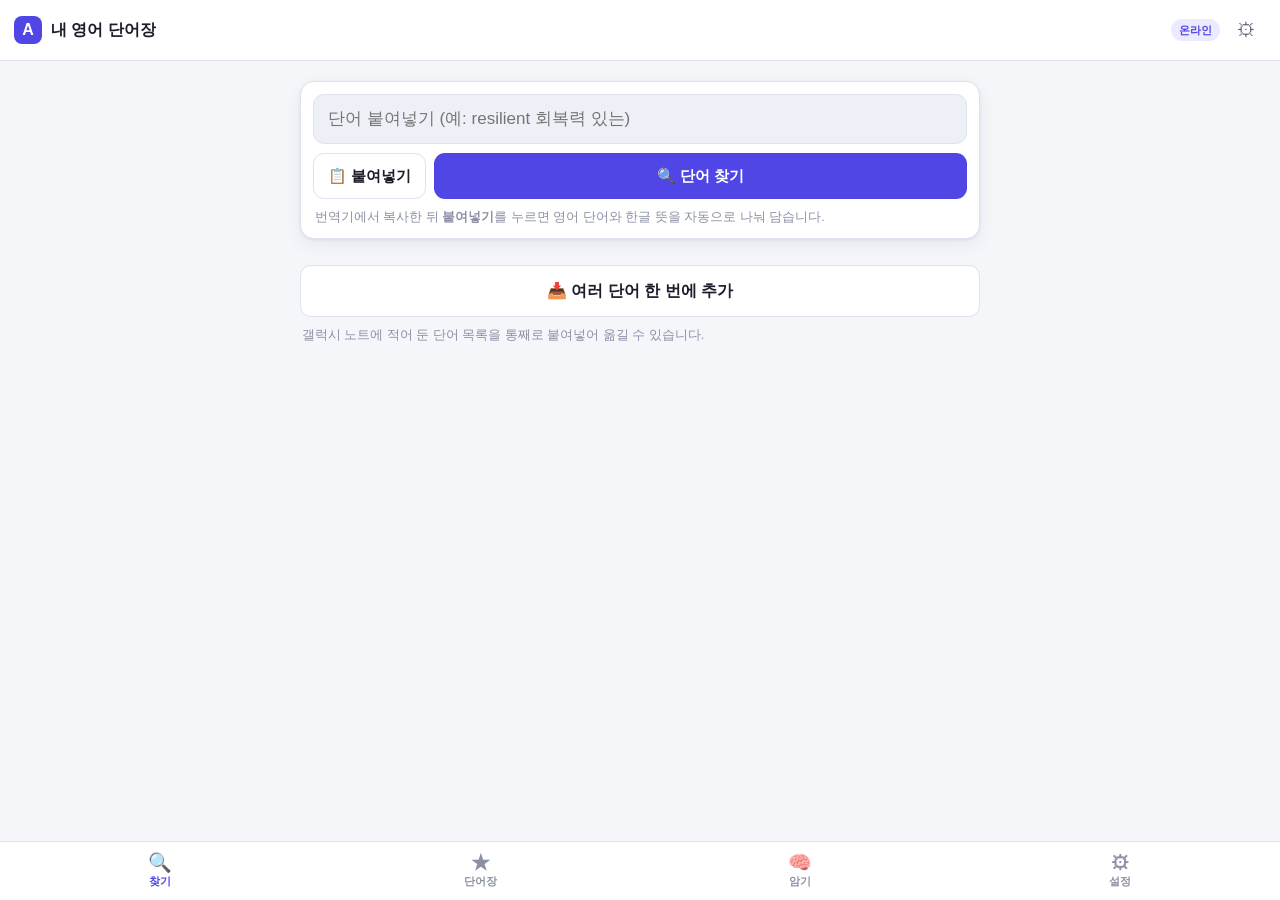
==== index.html @ fd8ad4d4 "고친 내용이 늦게 반영되던 문제 해결 + 버전 확인 수단 추가 배포본은 정상인데 화면이 그대로인 일이 반복됐다. GitHub Pages 가 index.html 에 10분 캐시를 지" ====
<!DOCTYPE html>
<html lang="ko">
<head>
<meta charset="utf-8">
<meta name="viewport" content="width=device-width, initial-scale=1, viewport-fit=cover">
<meta name="theme-color" content="#4f46e5">
<title>내 영어 단어장</title>
<link rel="manifest" href="manifest.webmanifest">
<link rel="icon" href="icons/icon-192.png">
<link rel="apple-touch-icon" href="icons/icon-192.png">
<link rel="stylesheet" href="css/styles.css?v=15">
</head>
<body>

<header class="topbar">
  <div class="brand">
    <span class="logo">A</span>
    <span class="title">내 영어 단어장</span>
  </div>
  <div class="top-actions">
    <span id="netBadge" class="badge" title="네트워크 상태">온라인</span>
    <button id="btnSettingsTop" class="icon-btn" aria-label="설정">⚙</button>
  </div>
</header>

<main id="main">

  <!-- ===================== 찾기 ===================== -->
  <section id="view-search" class="view active">
    <div class="search-box">
      <div class="search-row">
        <input id="searchInput" type="text" inputmode="text" autocomplete="off" autocapitalize="none"
               spellcheck="false" placeholder="단어 붙여넣기 (예: resilient 회복력 있는)">
        <button id="btnClear" class="clear-btn" aria-label="지우기" hidden>✕</button>
      </div>
      <div class="search-btns">
        <button id="btnPaste" class="btn btn-ghost">📋 붙여넣기</button>
        <button id="btnLookup" class="btn btn-primary">🔍 단어 찾기</button>
      </div>
      <p class="hint">번역기에서 복사한 뒤 <b>붙여넣기</b>를 누르면 영어 단어와 한글 뜻을 자동으로 나눠 담습니다.</p>
    </div>

    <div id="searchStatus" class="status" hidden></div>
    <div id="searchResult" class="result-area"></div>

    <div id="recentBox" class="recent-box" hidden>
      <h3 class="section-title">최근 찾은 단어</h3>
      <div id="recentList" class="chip-list"></div>
    </div>

    <div class="quick-add">
      <button id="btnBulk" class="btn btn-ghost btn-lg">📥 여러 단어 한 번에 추가</button>
      <p class="hint">갤럭시 노트에 적어 둔 단어 목록을 통째로 붙여넣어 옮길 수 있습니다.</p>
    </div>
  </section>

  <!-- ===================== 단어장 ===================== -->
  <section id="view-list" class="view">
    <div class="list-head">
      <div class="list-stats">
        <span id="favCount" class="count">0</span>
        <span class="count-label">개 저장됨</span>
      </div>
      <div class="list-head-actions">
        <button id="btnArchive" class="btn btn-ghost btn-sm">보관함</button>
        <button id="btnMask" class="btn btn-ghost btn-sm">뜻 가리기</button>
        <select id="sortSelect" class="select">
          <option value="added">추가한 순서</option>
          <option value="addedDesc">최근 추가순</option>
          <option value="alpha">알파벳순</option>
          <option value="weak">덜 외운 순</option>
        </select>
      </div>
    </div>

    <div id="listFolders" class="chip-list folder-chips"></div>

    <div class="filter-row">
      <input id="filterInput" type="text" class="filter-input" placeholder="단어장에서 검색…"
             autocomplete="off" autocapitalize="none" spellcheck="false">
    </div>

    <div id="favList" class="word-list"></div>
    <div id="favEmpty" class="empty" hidden>
      <p class="empty-icon">☆</p>
      <p>아직 저장한 단어가 없습니다.</p>
      <p class="empty-sub">찾기 화면의 결과에서 ★ 을 누르면 이곳에 추가한 순서대로 쌓입니다.</p>
      <button id="btnLoadPackEmpty" class="btn btn-ghost" style="margin-top:12px">기본 단어팩 불러오기</button>
    </div>
  </section>

  <!-- ===================== 암기 ===================== -->
  <section id="view-review" class="view">

    <div id="reviewIntro" class="review-intro">
      <h2 class="view-title">단어 암기하기</h2>

      <div class="stat-grid">
        <div class="stat"><div id="rvTotal" class="stat-num">0</div><div class="stat-label">전체 단어</div></div>
        <div class="stat"><div id="rvLearning" class="stat-num">0</div><div class="stat-label">학습 중</div></div>
        <div class="stat"><div id="rvMastered" class="stat-num">0</div><div class="stat-label">익힘</div></div>
      </div>

      <h3 class="section-title">범위</h3>
      <div id="reviewFolders" class="chip-list folder-chips"></div>

      <h3 class="section-title" style="margin-top:16px">학습 모드</h3>
      <div class="mode-grid">
        <button class="mode-btn" data-mode="flash">
          <span class="mode-icon">🃏</span>
          <span class="mode-name">플래시카드</span>
          <span class="mode-desc">2초 즉답 훈련</span>
        </button>
        <button class="mode-btn" data-mode="mcq">
          <span class="mode-icon">✅</span>
          <span class="mode-name">객관식</span>
          <span class="mode-desc">4개 중 고르기</span>
        </button>
        <button class="mode-btn" data-mode="spell">
          <span class="mode-icon">⌨️</span>
          <span class="mode-name">스펠링</span>
          <span class="mode-desc">철자 입력</span>
        </button>
        <button class="mode-btn" data-mode="listen">
          <span class="mode-icon">🎧</span>
          <span class="mode-name">연속 듣기</span>
          <span class="mode-desc">자동 재생·핸즈프리</span>
        </button>
      </div>

      <p class="review-desc">
        저장한 단어가 랜덤으로 나타납니다. 뜻이 바로 떠오르면 <b id="descFastSec">2</b>초 안에 답하세요.
        <b id="descStreak">4</b>회 연속 즉답에 성공한 단어는 순서에서 뒤로 밀리고 새로운 단어가 올라옵니다.
      </p>

      <div id="reviewNoWords" class="empty" hidden>
        <p>먼저 단어를 즐겨찾기에 추가해 주세요.</p>
        <button id="btnLoadPack" class="btn btn-ghost" style="margin-top:12px">기본 단어팩 불러오기</button>
      </div>
    </div>

    <div id="reviewSession" class="review-session" hidden>
      <div class="review-topbar">
        <button id="btnEndReview" class="icon-btn" aria-label="종료">✕</button>
        <div class="session-counter">
          <span id="sessMode">플래시카드</span> · <span id="sessDone">0</span>문제 · 즉답 <span id="sessRate">0</span>%
        </div>
      </div>

      <div class="timer-wrap">
        <div id="timerBar" class="timer-bar"></div>
      </div>

      <div id="rvStage"></div>
    </div>
  </section>

  <!-- ===================== 설정 ===================== -->
  <section id="view-settings" class="view">
    <h2 class="view-title">설정</h2>

    <div class="setting-group">
      <h3 class="section-title">암기 규칙</h3>
      <div class="setting-row">
        <span>즉답 기준 시간</span>
        <span class="setting-ctl">
          <input id="setFastMs" type="range" min="1000" max="6000" step="500">
          <b id="setFastMsVal">2.0초</b>
        </span>
      </div>
      <div class="setting-row">
        <span>뒤로 미룰 연속 성공 횟수</span>
        <span class="setting-ctl">
          <input id="setStreak" type="range" min="2" max="8" step="1">
          <b id="setStreakVal">4회</b>
        </span>
      </div>
    </div>

    <div class="setting-group">
      <h3 class="section-title">단어 찾기 · 발음</h3>
      <label class="setting-row toggle-row">
        <span>한글 뜻 자동 번역</span>
        <input id="setAutoTrans" type="checkbox" class="switch">
      </label>
      <label class="setting-row toggle-row">
        <span>예문도 한글 뜻 함께 저장</span>
        <input id="setExTrans" type="checkbox" class="switch">
      </label>
      <div class="setting-row">
        <span>발음 속도</span>
        <span class="setting-ctl">
          <input id="setRate" type="range" min="0.5" max="1.2" step="0.1">
          <b id="setRateVal">0.9x</b>
        </span>
      </div>
      <div class="setting-row">
        <span>연속 듣기 카드 간격</span>
        <span class="setting-ctl">
          <input id="setListenGap" type="range" min="500" max="4000" step="250">
          <b id="setListenGapVal">1.5초</b>
        </span>
      </div>
      <label class="setting-row toggle-row">
        <span>연속 듣기에 예문 포함</span>
        <input id="setListenEx" type="checkbox" class="switch">
      </label>
    </div>

    <div class="setting-group">
      <h3 class="section-title">단어 추가</h3>
      <div class="btn-row">
        <button id="btnBulk2" class="btn btn-ghost">여러 단어 한 번에 추가</button>
        <button id="btnLoadPack2" class="btn btn-ghost">기본 단어팩</button>
      </div>
      <p class="hint">기본 단어팩은 영어 팟캐스트에서 자주 나오는 표현 모음입니다.</p>
    </div>

    <div class="setting-group">
      <h3 class="section-title">오프라인 준비</h3>
      <p class="hint">저장한 단어의 <b>한글 뜻과 예문</b>을 미리 받아 두면,
        지하철처럼 연결이 끊긴 곳에서도 그대로 볼 수 있습니다.
        인터넷에 연결돼 있으면 앱이 <b>알아서 조금씩 채웁니다.</b></p>
      <label class="setting-row toggle-row">
        <span>연결돼 있을 때 자동으로 채우기</span>
        <input id="setAutoFill" type="checkbox" class="switch">
      </label>
      <div class="btn-row">
        <button id="btnFillKo" class="btn btn-ghost">지금 바로 전부 채우기</button>
      </div>
      <p class="hint" id="fillKoStatus"></p>
    </div>

    <div class="setting-group">
      <h3 class="section-title">백업</h3>
      <p class="hint">브라우저 저장소를 지우면 단어장도 사라집니다. 가끔 파일로 내보내 두세요.</p>
      <div class="btn-row">
        <button id="btnExport" class="btn btn-ghost">내보내기(JSON)</button>
        <button id="btnExportCsv" class="btn btn-ghost">CSV</button>
        <button id="btnImport" class="btn btn-ghost">가져오기</button>
        <input id="importFile" type="file" accept="application/json,.json" hidden>
      </div>
      <div class="btn-row">
        <button id="btnResetStats" class="btn btn-ghost">암기 기록만 초기화</button>
        <button id="btnWipe" class="btn btn-danger-ghost">전체 삭제</button>
      </div>
    </div>

    <div class="setting-group">
      <h3 class="section-title">정보</h3>
      <p class="hint">
        뜻·예문: Free Dictionary · Wiktionary · Datamuse<br>
        한글 번역: MyMemory<br>
        모든 데이터는 이 기기의 브라우저에만 저장됩니다.
      </p>
      <div class="setting-row">
        <span>앱 버전</span>
        <span class="setting-ctl"><b id="appVersion">-</b></span>
      </div>
      <div class="btn-row">
        <button id="btnHardRefresh" class="btn btn-ghost">최신 버전으로 새로 받기</button>
      </div>
      <p class="hint">화면이 예전 그대로이거나 이상할 때 누르세요.
        저장한 단어는 지워지지 않습니다.</p>
    </div>
  </section>

</main>

<!-- 공용 시트 -->
<div id="sheet" class="sheet" hidden>
  <div class="sheet-backdrop" data-close="1"></div>
  <div class="sheet-panel">
    <div class="sheet-head">
      <button class="icon-btn" data-close="1" aria-label="닫기">✕</button>
      <span id="sheetTitle" class="sheet-title">단어 상세</span>
    </div>
    <div id="sheetBody" class="sheet-body"></div>
  </div>
</div>

<div id="toast" class="toast" hidden></div>

<nav class="tabbar">
  <button class="tab active" data-view="search"><span class="tab-icon">🔍</span><span>찾기</span></button>
  <button class="tab" data-view="list"><span class="tab-icon">★</span><span>단어장</span></button>
  <button class="tab" data-view="review"><span class="tab-icon">🧠</span><span>암기</span></button>
  <button class="tab" data-view="settings"><span class="tab-icon">⚙</span><span>설정</span></button>
</nav>

<script src="js/store.js?v=15"></script>
<script src="js/api.js?v=15"></script>
<script src="js/review.js?v=15"></script>
<script src="js/app.js?v=15"></script>
</body>
</html>
---- css/styles.css ----
/* =========================================================
   내 영어 단어장 — styles
   분할화면(반쪽 폭) 태블릿 우선. 다크모드 자동 대응.
   ========================================================= */

:root {
  --bg: #f5f6fa;
  --surface: #ffffff;
  --surface-2: #eef0f7;
  --border: #dfe2ee;
  --text: #1b1d29;
  --text-2: #5a6076;
  --text-3: #8b90a5;
  --primary: #4f46e5;
  --primary-ink: #ffffff;
  --primary-soft: #eceafe;
  --success: #16a34a;
  --warn: #d97706;
  --danger: #dc2626;
  --star: #f5b301;
  --radius: 14px;
  --tabbar-h: 58px;
  --shadow: 0 1px 3px rgba(20, 24, 60, .08), 0 6px 20px rgba(20, 24, 60, .06);
}

@media (prefers-color-scheme: dark) {
  :root {
    --bg: #14161f;
    --surface: #1e202b;
    --surface-2: #272a38;
    --border: #343849;
    --text: #f0f1f6;
    --text-2: #b3b7c8;
    --text-3: #858a9e;
    --primary: #7c74f2;
    --primary-ink: #ffffff;
    --primary-soft: #2c2a4d;
    --success: #35c46a;
    --warn: #eab308;
    --danger: #f26565;
    --shadow: 0 1px 3px rgba(0, 0, 0, .4), 0 6px 20px rgba(0, 0, 0, .3);
  }
}

* { box-sizing: border-box; -webkit-tap-highlight-color: transparent; }

/* hidden 속성이 항상 이기도록. (.sheet 처럼 display 를 지정한 요소가
   hidden 상태에서도 화면을 덮어 클릭을 가로채는 것을 막는다) */
[hidden] { display: none !important; }

html, body {
  margin: 0;
  padding: 0;
  height: 100%;
  background: var(--bg);
  color: var(--text);
  font-family: "Pretendard", "Noto Sans KR", -apple-system, "Segoe UI", Roboto,
               "Malgun Gothic", "Apple SD Gothic Neo", sans-serif;
  font-size: 16px;
  line-height: 1.5;
  overscroll-behavior-y: contain;
}

body {
  display: flex;
  flex-direction: column;
  padding-bottom: env(safe-area-inset-bottom);
}

/* ------------------- 상단바 ------------------- */
.topbar {
  flex: 0 0 auto;
  display: flex;
  align-items: center;
  justify-content: space-between;
  gap: 8px;
  padding: 10px 14px;
  background: var(--surface);
  border-bottom: 1px solid var(--border);
  padding-top: calc(10px + env(safe-area-inset-top));
}
.brand { display: flex; align-items: center; gap: 9px; min-width: 0; }
.logo {
  width: 28px; height: 28px; flex: 0 0 auto;
  display: grid; place-items: center;
  background: var(--primary); color: #fff;
  border-radius: 8px; font-weight: 800; font-size: 16px;
}
.title { font-weight: 700; font-size: 16px; white-space: nowrap; overflow: hidden; text-overflow: ellipsis; }
.top-actions { display: flex; align-items: center; gap: 6px; }

.badge {
  font-size: 11px; font-weight: 600;
  padding: 3px 8px; border-radius: 999px;
  background: var(--primary-soft); color: var(--primary);
  white-space: nowrap;
}
.badge-off { background: var(--surface-2); color: var(--text-3); }

.icon-btn {
  min-width: 40px; height: 40px;
  display: grid; place-items: center;
  border: none; background: transparent;
  color: var(--text-2); font-size: 19px;
  border-radius: 10px; cursor: pointer;
}
.icon-btn:active { background: var(--surface-2); }

/* ------------------- 본문 ------------------- */
#main {
  flex: 1 1 auto;
  overflow-y: auto;
  -webkit-overflow-scrolling: touch;
  padding-bottom: 16px;
}
.view { display: none; padding: 14px; }
.view.active { display: block; }
.view-title { margin: 4px 0 14px; font-size: 20px; font-weight: 700; }
.section-title {
  margin: 0 0 8px; font-size: 13px; font-weight: 700;
  color: var(--text-3); letter-spacing: .02em;
}

/* ------------------- 버튼 ------------------- */
.btn {
  appearance: none; border: 1px solid transparent;
  border-radius: 11px; padding: 11px 14px;
  font-size: 15px; font-weight: 600; font-family: inherit;
  cursor: pointer; min-height: 46px;
  display: inline-flex; align-items: center; justify-content: center; gap: 6px;
  transition: transform .05s ease, filter .15s ease;
}
.btn:active { transform: scale(.98); }
.btn-lg { width: 100%; min-height: 52px; font-size: 16px; }
.btn-primary { background: var(--primary); color: var(--primary-ink); }
.btn-ghost { background: var(--surface); color: var(--text); border-color: var(--border); }
.btn-success { background: var(--success); color: #fff; }
.btn-warn { background: var(--warn); color: #fff; }
.btn-danger { background: var(--danger); color: #fff; }
.btn-danger-ghost { background: transparent; color: var(--danger); border-color: var(--danger); }
.btn[disabled] { opacity: .5; pointer-events: none; }
.btn-row { display: flex; gap: 8px; margin-top: 10px; }
.btn-row .btn { flex: 1; }

/* ------------------- 검색 ------------------- */
.search-box {
  background: var(--surface);
  border: 1px solid var(--border);
  border-radius: var(--radius);
  padding: 12px;
  box-shadow: var(--shadow);
}
.search-row { position: relative; }
#searchInput {
  width: 100%; padding: 13px 40px 13px 14px;
  font-size: 17px; font-family: inherit;
  color: var(--text); background: var(--surface-2);
  border: 1px solid var(--border); border-radius: 11px;
  min-height: 50px;
}
#searchInput:focus { outline: 2px solid var(--primary); outline-offset: -1px; }
.clear-btn {
  position: absolute; right: 6px; top: 50%; transform: translateY(-50%);
  width: 32px; height: 32px; border: none; border-radius: 50%;
  background: var(--border); color: var(--text-2);
  font-size: 13px; cursor: pointer;
}
.search-btns { display: flex; gap: 8px; margin-top: 9px; }
#btnPaste { flex: 0 0 auto; }
#btnLookup { flex: 1; }
.hint { margin: 9px 2px 0; font-size: 12.5px; color: var(--text-3); line-height: 1.45; }

.status {
  margin-top: 12px; padding: 12px 14px;
  border-radius: 11px; font-size: 14px;
  background: var(--surface); border: 1px solid var(--border); color: var(--text-2);
}
.status.error { color: var(--danger); border-color: color-mix(in srgb, var(--danger) 40%, var(--border)); }
.status .sug {
  display: inline-block; margin-top: 8px; margin-right: 6px;
  padding: 6px 11px; border-radius: 999px;
  background: var(--primary-soft); color: var(--primary);
  font-weight: 600; cursor: pointer; border: none; font-family: inherit; font-size: 13px;
}

.result-area { margin-top: 12px; }
.recent-box { margin-top: 22px; }
.chip-list { display: flex; flex-wrap: wrap; gap: 7px; }
.chip {
  padding: 7px 12px; border-radius: 999px;
  background: var(--surface); border: 1px solid var(--border);
  color: var(--text-2); font-size: 14px; cursor: pointer; font-family: inherit;
}
.chip:active { background: var(--surface-2); }

/* ------------------- 단어 카드(상세) ------------------- */
.entry {
  background: var(--surface);
  border: 1px solid var(--border);
  border-radius: var(--radius);
  box-shadow: var(--shadow);
  overflow: hidden;
}
.entry-head {
  display: flex; align-items: flex-start; gap: 10px;
  padding: 14px 14px 10px;
}
.entry-head-main { flex: 1; min-width: 0; }
.entry-word {
  margin: 0; font-size: 26px; font-weight: 800; line-height: 1.2;
  word-break: break-word;
}
.entry-phonetic { margin-top: 2px; font-size: 14px; color: var(--text-3); }
.entry-actions { display: flex; align-items: center; gap: 2px; flex: 0 0 auto; }
.star-btn {
  min-width: 44px; height: 44px; border: none; background: transparent;
  font-size: 25px; line-height: 1; cursor: pointer; color: var(--text-3);
  border-radius: 10px;
}
.star-btn.on { color: var(--star); }
.star-btn:active { background: var(--surface-2); }

.mymean {
  margin: 0 14px 12px;
  padding: 11px 12px;
  background: var(--primary-soft);
  border-radius: 11px;
}
.mymean-label { font-size: 11px; font-weight: 700; color: var(--primary); letter-spacing: .03em; }
.mymean-text {
  margin-top: 3px; font-size: 16px; font-weight: 600; color: var(--text);
  min-height: 24px; outline: none; word-break: break-word;
}
.mymean-text:empty::before { content: "탭해서 직접 입력"; color: var(--text-3); font-weight: 400; }
.mymean-text:focus { box-shadow: 0 0 0 2px var(--primary); border-radius: 6px; }

.pos-block { border-top: 1px solid var(--border); padding: 12px 14px; }
.pos-name {
  display: inline-block; margin-bottom: 8px;
  font-size: 12px; font-weight: 700; font-style: italic;
  color: var(--primary); background: var(--primary-soft);
  padding: 3px 9px; border-radius: 999px;
}
.def-item { margin-bottom: 12px; }
.def-item:last-child { margin-bottom: 0; }
.def-row { display: flex; gap: 8px; }
.def-num {
  flex: 0 0 auto; width: 19px; height: 19px; margin-top: 3px;
  display: grid; place-items: center;
  background: var(--surface-2); color: var(--text-2);
  border-radius: 50%; font-size: 11px; font-weight: 700;
}
.def-text { flex: 1; font-size: 15px; line-height: 1.55; }

/* 자주 쓰이는 뜻은 굵게 */
.def-text.primary { font-weight: 700; color: var(--text); }
.def-num.primary { background: var(--primary); color: #fff; }
.def-tag {
  display: inline-block;
  margin-left: 6px;
  padding: 1px 7px;
  border-radius: 999px;
  background: var(--primary-soft);
  color: var(--primary);
  font-size: 11px;
  font-weight: 700;
  vertical-align: 2px;
  white-space: nowrap;
}
.def-ko { margin: 4px 0 0 27px; font-size: 14px; color: var(--text-2); }
.def-ko:empty { display: none; }
.example {
  margin: 7px 0 0 27px; padding: 9px 11px;
  background: var(--surface-2); border-left: 3px solid var(--primary);
  border-radius: 0 9px 9px 0;
  font-size: 14.5px; line-height: 1.5; color: var(--text);
}
.example-en { display: block; }
.example-ko { display: block; margin-top: 5px; font-size: 13.5px; color: var(--text-2); }
.example-tools { display: flex; gap: 4px; margin-top: 6px; }
.mini-btn {
  border: none; background: transparent; color: var(--text-3);
  font-size: 12px; font-family: inherit; cursor: pointer;
  padding: 4px 8px; border-radius: 7px; font-weight: 600;
}
.mini-btn:active { background: var(--border); }
.syn { margin: 6px 0 0 27px; font-size: 13px; color: var(--text-3); }

.entry-note { border-top: 1px solid var(--border); padding: 12px 14px; }
.note-input {
  width: 100%; min-height: 44px; resize: vertical;
  padding: 9px 11px; font-family: inherit; font-size: 14px;
  color: var(--text); background: var(--surface-2);
  border: 1px solid var(--border); border-radius: 10px;
}

/* ------------------- 단어장 ------------------- */
.list-head {
  display: flex; align-items: center; justify-content: space-between;
  gap: 10px; margin-bottom: 10px;
}
.list-stats { display: flex; align-items: baseline; gap: 5px; }
.count { font-size: 24px; font-weight: 800; }
.count-label { font-size: 13px; color: var(--text-3); }
.select {
  padding: 9px 10px; font-size: 13.5px; font-family: inherit;
  color: var(--text); background: var(--surface);
  border: 1px solid var(--border); border-radius: 10px; min-height: 40px;
}
.filter-row { margin-bottom: 10px; }
.filter-input {
  width: 100%; padding: 10px 12px; font-size: 14.5px; font-family: inherit;
  color: var(--text); background: var(--surface);
  border: 1px solid var(--border); border-radius: 10px; min-height: 44px;
}

.word-list { display: flex; flex-direction: column; gap: 8px; }
.word-item {
  display: flex; align-items: center; gap: 10px;
  padding: 11px 12px;
  background: var(--surface); border: 1px solid var(--border);
  border-radius: 12px; cursor: pointer;
}
.word-item:active { background: var(--surface-2); }
.wi-index {
  flex: 0 0 auto; min-width: 26px; text-align: right;
  font-size: 12px; font-weight: 700; color: var(--text-3);
}
.wi-main { flex: 1; min-width: 0; }
/* 단어와 뜻은 각각 줄을 차지해야 한다 (inline 이면 "word뜻" 처럼 붙어 보인다) */
.wi-word { display: block; font-size: 16.5px; font-weight: 700; word-break: break-word; }
.wi-mean {
  display: block;
  font-size: 13.5px; color: var(--text-2); margin-top: 1px;
  overflow: hidden; text-overflow: ellipsis; white-space: nowrap;
}
.wi-badge {
  flex: 0 0 auto; font-size: 11px; font-weight: 700;
  padding: 3px 8px; border-radius: 999px;
  background: var(--surface-2); color: var(--text-3);
}
.wi-badge.mastered { background: color-mix(in srgb, var(--success) 18%, transparent); color: var(--success); }
.wi-badge.learning { background: var(--primary-soft); color: var(--primary); }

.wi-side { flex: 0 0 auto; display: flex; flex-direction: column; align-items: flex-end; gap: 2px; }

/* 목록 행 끝의 별 — 바로 다시 암기 목록으로 되돌리는 버튼 */
.row-star {
  flex: 0 0 auto;
  min-width: 46px; height: 46px;
  font-size: 24px;
  border: 1px solid var(--border);
  border-radius: 11px;
  background: var(--surface);
  color: var(--text-3);
  margin-left: 2px;
}
.row-star:active { background: var(--star); color: #fff; border-color: var(--star); }
.wi-sub { font-size: 11px; color: var(--text-3); }
.wi-badge.archived { background: var(--surface-2); color: var(--text-2); }

.archived-note {
  margin: 0 14px 12px;
  padding: 10px 12px;
  background: var(--surface-2);
  border-left: 3px solid var(--text-3);
  border-radius: 0 9px 9px 0;
  font-size: 13px;
  color: var(--text-2);
  line-height: 1.45;
}

.empty { text-align: center; color: var(--text-3); padding: 40px 20px; }
.empty-icon { font-size: 40px; margin: 0 0 8px; color: var(--border); }
.empty-sub { font-size: 13px; margin-top: 4px; }

/* ------------------- 암기 ------------------- */
.stat-grid { display: flex; gap: 8px; margin-bottom: 16px; }
.stat {
  flex: 1; text-align: center; padding: 14px 6px;
  background: var(--surface); border: 1px solid var(--border);
  border-radius: 12px;
}
.stat-num { font-size: 24px; font-weight: 800; line-height: 1.1; }
.stat-label { font-size: 12px; color: var(--text-3); margin-top: 3px; }
.review-desc {
  font-size: 14px; color: var(--text-2); line-height: 1.6;
  background: var(--surface); border: 1px solid var(--border);
  border-radius: 12px; padding: 13px; margin: 0 0 16px;
}

.review-session:not([hidden]) { display: flex; flex-direction: column; min-height: 100%; }
.review-topbar { display: flex; align-items: center; justify-content: space-between; margin-bottom: 8px; }
.session-counter { font-size: 13px; color: var(--text-3); font-weight: 600; }

.timer-wrap {
  height: 5px; background: var(--surface-2);
  border-radius: 999px; overflow: hidden; margin-bottom: 14px;
}
.timer-bar {
  height: 100%; width: 100%;
  background: var(--success);
  transform-origin: left center;
  transition: none;
}
.timer-bar.slow { background: var(--text-3); }

.card {
  background: var(--surface); border: 1px solid var(--border);
  border-radius: var(--radius); box-shadow: var(--shadow);
  padding: 20px 16px; margin-bottom: 14px;
}
.card-word-row { display: flex; align-items: center; justify-content: center; gap: 6px; }
.card-word {
  margin: 0; font-size: 32px; font-weight: 800; text-align: center;
  word-break: break-word; line-height: 1.2;
}
.card-phonetic { text-align: center; color: var(--text-3); font-size: 14px; margin-top: 3px; }
.streak-row { text-align: center; margin-top: 10px; font-size: 13px; color: var(--text-3); letter-spacing: 2px; }
.card-answer { margin-top: 16px; border-top: 1px solid var(--border); padding-top: 14px; }
.answer-ko { font-size: 19px; font-weight: 700; text-align: center; margin-bottom: 12px; }
.answer-def { font-size: 14.5px; color: var(--text-2); line-height: 1.55; margin-bottom: 8px; }
.answer-def-ko { display: block; margin-top: 2px; color: var(--text); font-weight: 600; }
.answer-ex {
  padding: 9px 11px; background: var(--surface-2);
  border-left: 3px solid var(--primary); border-radius: 0 9px 9px 0;
  font-size: 14px; line-height: 1.5;
}
.answer-ex + .answer-ex { margin-top: 7px; }

.review-actions { display: flex; gap: 8px; }
.grade-actions .btn { flex: 1; padding: 11px 4px; font-size: 14px; }
.result-flash {
  text-align: center; font-size: 13px; font-weight: 700; margin-top: 10px; min-height: 18px;
}
.result-flash.fast { color: var(--success); }
.result-flash.slow { color: var(--warn); }

/* ------------------- 설정 ------------------- */
.setting-group {
  background: var(--surface); border: 1px solid var(--border);
  border-radius: var(--radius); padding: 14px; margin-bottom: 14px;
}
.setting-row {
  display: flex; align-items: center; justify-content: space-between;
  gap: 12px; padding: 9px 0; font-size: 15px;
}
.setting-ctl { display: flex; align-items: center; gap: 9px; flex: 0 0 auto; }
.setting-ctl input[type=range] { width: 120px; accent-color: var(--primary); }
.setting-ctl b { font-size: 13.5px; color: var(--text-2); min-width: 44px; text-align: right; }
.switch { width: 44px; height: 26px; accent-color: var(--primary); }

/* ------------------- 시트 ------------------- */
/* display 선언을 :not([hidden]) 으로 한정한다.
   그냥 .sheet{display:flex} 로 두면 hidden 상태에서도 화면 전체를 덮어 클릭을 가로챈다. */
.sheet { position: fixed; inset: 0; z-index: 50; }
.sheet:not([hidden]) { display: flex; flex-direction: column; justify-content: flex-end; }
.sheet-backdrop { position: absolute; inset: 0; background: rgba(10, 12, 24, .5); }
.sheet-panel {
  position: relative;
  background: var(--bg);
  border-radius: 18px 18px 0 0;
  max-height: 88%;
  display: flex; flex-direction: column;
  animation: sheetUp .18s ease-out;
}
@keyframes sheetUp { from { transform: translateY(18px); opacity: .6; } to { transform: none; opacity: 1; } }
.sheet-head {
  display: flex; align-items: center; gap: 6px;
  padding: 8px 10px; border-bottom: 1px solid var(--border);
  background: var(--surface); border-radius: 18px 18px 0 0;
}
.sheet-title { font-weight: 700; font-size: 15px; }
.sheet-body {
  overflow-y: auto; padding: 14px;
  padding-bottom: calc(20px + env(safe-area-inset-bottom));
}

/* ------------------- 토스트 ------------------- */
.toast {
  position: fixed; left: 50%; transform: translateX(-50%);
  bottom: calc(var(--tabbar-h) + 18px + env(safe-area-inset-bottom));
  z-index: 90;
  background: #23263a; color: #fff;
  padding: 11px 18px; border-radius: 999px;
  font-size: 14px; font-weight: 600;
  box-shadow: 0 6px 24px rgba(0, 0, 0, .3);
  max-width: 88%; text-align: center;
  animation: toastIn .16s ease-out;
}
@keyframes toastIn { from { opacity: 0; transform: translate(-50%, 8px); } to { opacity: 1; transform: translate(-50%, 0); } }

/* ------------------- 탭바 ------------------- */
.tabbar {
  flex: 0 0 auto;
  display: flex;
  background: var(--surface);
  border-top: 1px solid var(--border);
  padding-bottom: env(safe-area-inset-bottom);
}
.tab {
  flex: 1; border: none; background: transparent; cursor: pointer;
  display: flex; flex-direction: column; align-items: center; justify-content: center; gap: 2px;
  height: var(--tabbar-h);
  font-family: inherit; font-size: 11px; font-weight: 600;
  color: var(--text-3);
}
.tab.active { color: var(--primary); }
.tab-icon { font-size: 19px; line-height: 1; }
.tab:active { background: var(--surface-2); }

/* ------------------- 폴더 칩 ------------------- */
.folder-chips {
  margin-bottom: 10px;
  overflow-x: auto;
  flex-wrap: nowrap;
  padding-bottom: 2px;
  scrollbar-width: none;
}
.folder-chips::-webkit-scrollbar { display: none; }
.folder-chips .chip { white-space: nowrap; flex: 0 0 auto; }
.chip.active { background: var(--primary); border-color: var(--primary); color: #fff; font-weight: 700; }
.chip .chip-n { opacity: .65; font-size: 12px; margin-left: 4px; }
.chip-add { border-style: dashed; color: var(--text-3); }

/* ------------------- 학습 모드 선택 ------------------- */
.mode-grid { display: grid; grid-template-columns: 1fr 1fr; gap: 9px; margin-bottom: 16px; }
.mode-btn {
  display: flex; flex-direction: column; align-items: flex-start; gap: 1px;
  padding: 13px 12px; cursor: pointer; text-align: left;
  background: var(--surface); border: 1px solid var(--border);
  border-radius: 13px; font-family: inherit; color: var(--text);
}
.mode-btn:active { background: var(--surface-2); transform: scale(.99); }
.mode-icon { font-size: 21px; line-height: 1.2; }
.mode-name { font-size: 15.5px; font-weight: 700; margin-top: 3px; }
.mode-desc { font-size: 12px; color: var(--text-3); }

.list-head-actions { display: flex; align-items: center; gap: 7px; }
.btn-sm { min-height: 40px; padding: 8px 11px; font-size: 13px; }
.btn-sm.on { background: var(--primary); color: #fff; border-color: var(--primary); }
.wi-mean.masked {
  filter: blur(5px); opacity: .75;
}
.quick-add { margin-top: 26px; }

/* ------------------- 객관식 ------------------- */
.mcq-list { display: flex; flex-direction: column; gap: 8px; }
.mcq-option {
  width: 100%; text-align: left;
  padding: 14px 14px; min-height: 54px;
  background: var(--surface); border: 1px solid var(--border);
  border-radius: 12px; font-family: inherit; font-size: 15px; color: var(--text);
  cursor: pointer; line-height: 1.4;
  display: flex; align-items: center; gap: 10px;
}
.mcq-option:active { background: var(--surface-2); }
.mcq-key {
  flex: 0 0 auto; width: 22px; height: 22px; display: grid; place-items: center;
  border-radius: 6px; background: var(--surface-2); color: var(--text-3);
  font-size: 12px; font-weight: 700;
}
.mcq-option.correct { border-color: var(--success); background: color-mix(in srgb, var(--success) 14%, transparent); }
.mcq-option.wrong { border-color: var(--danger); background: color-mix(in srgb, var(--danger) 12%, transparent); }
.mcq-option[disabled] { pointer-events: none; }

/* ------------------- 스펠링 ------------------- */
.spell-prompt { text-align: center; margin-bottom: 4px; }
.spell-ko { font-size: 22px; font-weight: 800; line-height: 1.3; word-break: keep-all; }
.spell-hint { margin-top: 8px; font-size: 15px; color: var(--text-3); letter-spacing: 4px; font-family: ui-monospace, Menlo, Consolas, monospace; }
.spell-input {
  width: 100%; margin-top: 14px; padding: 14px;
  font-size: 20px; text-align: center; font-family: inherit;
  color: var(--text); background: var(--surface-2);
  border: 2px solid var(--border); border-radius: 12px; min-height: 56px;
}
.spell-input:focus { outline: none; border-color: var(--primary); }
.spell-input.correct { border-color: var(--success); }
.spell-input.wrong { border-color: var(--danger); }
.spell-answer { margin-top: 12px; text-align: center; font-size: 17px; font-weight: 700; }
.spell-answer.ok { color: var(--success); }
.spell-answer.no { color: var(--danger); }

/* ------------------- 연속 듣기 ------------------- */
.listen-card { text-align: center; }
.listen-word { font-size: 30px; font-weight: 800; word-break: break-word; }
.listen-ko { margin-top: 8px; font-size: 17px; color: var(--text-2); min-height: 24px; }
.listen-ex { margin-top: 14px; font-size: 14.5px; color: var(--text-2); line-height: 1.5; }
.listen-controls { display: flex; gap: 8px; align-items: center; justify-content: center; }
.listen-controls .btn { flex: 1; }
.listen-progress { text-align: center; font-size: 12px; color: var(--text-3); margin-top: 10px; }

/* ------------------- 일괄 추가 ------------------- */
.bulk-area {
  width: 100%; min-height: 190px; resize: vertical;
  padding: 12px; font-family: ui-monospace, Menlo, Consolas, monospace; font-size: 14px;
  color: var(--text); background: var(--surface); line-height: 1.6;
  border: 1px solid var(--border); border-radius: 12px;
}
.bulk-preview {
  margin-top: 12px; max-height: 190px; overflow-y: auto;
  border: 1px solid var(--border); border-radius: 12px; background: var(--surface);
}
.bulk-row {
  display: flex; gap: 10px; padding: 9px 12px;
  border-bottom: 1px solid var(--border); font-size: 14px;
}
.bulk-row:last-child { border-bottom: none; }
.bulk-en { font-weight: 700; flex: 0 0 42%; word-break: break-word; }
.bulk-ko { color: var(--text-2); flex: 1; word-break: break-word; }
.bulk-row.dup { opacity: .5; }

/* ------------------- 넓은 화면 ------------------- */
@media (min-width: 720px) {
  .view { max-width: 720px; margin: 0 auto; padding: 20px; }
  .card-word { font-size: 38px; }
}

@media (prefers-reduced-motion: reduce) {
  * { animation: none !important; transition: none !important; }
}
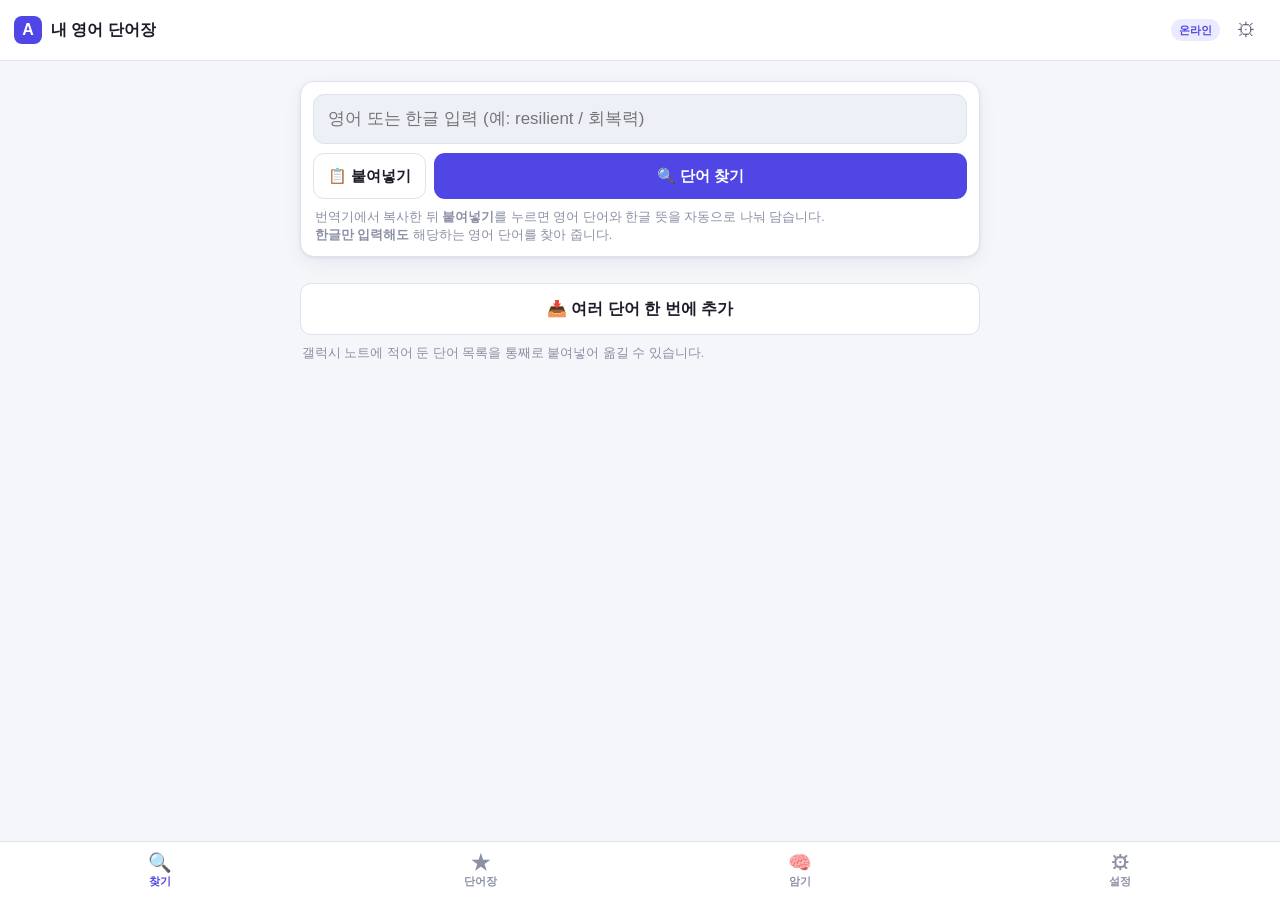
==== commit 7f4af3df: "한글로도 단어를 찾을 수 있게 영어 철자가 생각나지 않을 때 한글만 입력해도 해당 영어 단어를 찾아 준다. 입력한 한글은 그대로 '내 뜻' 으로 들어가고, 후보가 여럿이면 눌러서 " ====
--- a/index.html
+++ b/index.html
@@ -8,7 +8,7 @@
 <link rel="manifest" href="manifest.webmanifest">
 <link rel="icon" href="icons/icon-192.png">
 <link rel="apple-touch-icon" href="icons/icon-192.png">
-<link rel="stylesheet" href="css/styles.css?v=15">
+<link rel="stylesheet" href="css/styles.css?v=22">
 </head>
 <body>
 
@@ -30,14 +30,14 @@
     <div class="search-box">
       <div class="search-row">
         <input id="searchInput" type="text" inputmode="text" autocomplete="off" autocapitalize="none"
-               spellcheck="false" placeholder="단어 붙여넣기 (예: resilient 회복력 있는)">
+               spellcheck="false" placeholder="영어 또는 한글 입력 (예: resilient / 회복력)">
         <button id="btnClear" class="clear-btn" aria-label="지우기" hidden>✕</button>
       </div>
       <div class="search-btns">
         <button id="btnPaste" class="btn btn-ghost">📋 붙여넣기</button>
         <button id="btnLookup" class="btn btn-primary">🔍 단어 찾기</button>
       </div>
-      <p class="hint">번역기에서 복사한 뒤 <b>붙여넣기</b>를 누르면 영어 단어와 한글 뜻을 자동으로 나눠 담습니다.</p>
+      <p class="hint">번역기에서 복사한 뒤 <b>붙여넣기</b>를 누르면 영어 단어와 한글 뜻을 자동으로 나눠 담습니다.<br><b>한글만 입력해도</b> 해당하는 영어 단어를 찾아 줍니다.</p>
     </div>
 
     <div id="searchStatus" class="status" hidden></div>
@@ -232,6 +232,47 @@
     </div>
 
     <div class="setting-group">
+      <h3 class="section-title">기기 간 동기화</h3>
+      <p class="hint" id="syncIntro">
+        태블릿·휴대폰·PC 가 같은 단어장을 쓰도록 연결합니다.
+        회원님 GitHub 계정의 <b>비공개 저장 공간</b>에 단어장을 두고 기기들이 주고받습니다.
+      </p>
+
+      <div id="syncOff">
+        <ol class="howto">
+          <li><a href="https://github.com/settings/tokens/new?scopes=gist&amp;description=English%20Wordbook%20Sync"
+                 target="_blank" rel="noopener">이 링크로 토큰 만들기</a>
+              — 필요한 권한(<b>gist</b>)이 이미 체크되어 열립니다</li>
+          <li><b>Expiration</b> 을 <b>No expiration</b> 으로 바꿉니다
+              (안 바꾸면 30일 뒤 동기화가 멈춥니다)</li>
+          <li>맨 아래 초록색 <b>Generate token</b> 누르기</li>
+          <li>화면에 뜬 <b>ghp_…</b> 를 복사해 아래에 붙여넣기
+              <br>— 이 값은 <b>그 화면에서만</b> 보입니다. 페이지를 떠나면 다시 못 봅니다</li>
+        </ol>
+        <input id="syncToken" type="password" class="filter-input" placeholder="토큰 붙여넣기"
+               autocomplete="off" autocapitalize="none" spellcheck="false">
+        <div class="btn-row">
+          <button id="btnSyncConnect" class="btn btn-primary">연결하기</button>
+        </div>
+      </div>
+
+      <div id="syncOn" hidden>
+        <div class="setting-row">
+          <span>상태</span>
+          <span class="setting-ctl"><b id="syncState">연결됨</b></span>
+        </div>
+        <div class="btn-row">
+          <button id="btnSyncNow" class="btn btn-primary">지금 동기화</button>
+          <button id="btnSyncOff" class="btn btn-ghost">연결 해제</button>
+        </div>
+      </div>
+
+      <p class="hint" id="syncMsg"></p>
+      <p class="hint">토큰은 이 기기에만 저장되고 백업 파일에는 들어가지 않습니다.
+        다른 기기에서도 같은 토큰을 한 번씩 넣어 주세요.</p>
+    </div>
+
+    <div class="setting-group">
       <h3 class="section-title">백업</h3>
       <p class="hint">브라우저 저장소를 지우면 단어장도 사라집니다. 가끔 파일로 내보내 두세요.</p>
       <div class="btn-row">
@@ -249,8 +290,8 @@
     <div class="setting-group">
       <h3 class="section-title">정보</h3>
       <p class="hint">
-        뜻·예문: Free Dictionary · Wiktionary · Datamuse<br>
-        한글 번역: MyMemory<br>
+        영어 뜻·예문: Free Dictionary · Wiktionary · Datamuse<br>
+        한글 뜻: Wiktionary 번역 · MyMemory<br>
         모든 데이터는 이 기기의 브라우저에만 저장됩니다.
       </p>
       <div class="setting-row">
@@ -288,9 +329,10 @@
   <button class="tab" data-view="settings"><span class="tab-icon">⚙</span><span>설정</span></button>
 </nav>
 
-<script src="js/store.js?v=15"></script>
-<script src="js/api.js?v=15"></script>
-<script src="js/review.js?v=15"></script>
-<script src="js/app.js?v=15"></script>
+<script src="js/store.js?v=22"></script>
+<script src="js/api.js?v=22"></script>
+<script src="js/review.js?v=22"></script>
+<script src="js/sync.js?v=22"></script>
+<script src="js/app.js?v=22"></script>
 </body>
 </html>
--- a/css/styles.css
+++ b/css/styles.css
@@ -370,6 +370,16 @@
   line-height: 1.45;
 }
 
+.howto {
+  margin: 10px 0 12px;
+  padding-left: 20px;
+  font-size: 13px;
+  color: var(--text-2);
+  line-height: 1.7;
+}
+.howto a { color: var(--primary); font-weight: 700; }
+.howto b { color: var(--text); }
+
 .empty { text-align: center; color: var(--text-3); padding: 40px 20px; }
 .empty-icon { font-size: 40px; margin: 0 0 8px; color: var(--border); }
 .empty-sub { font-size: 13px; margin-top: 4px; }
